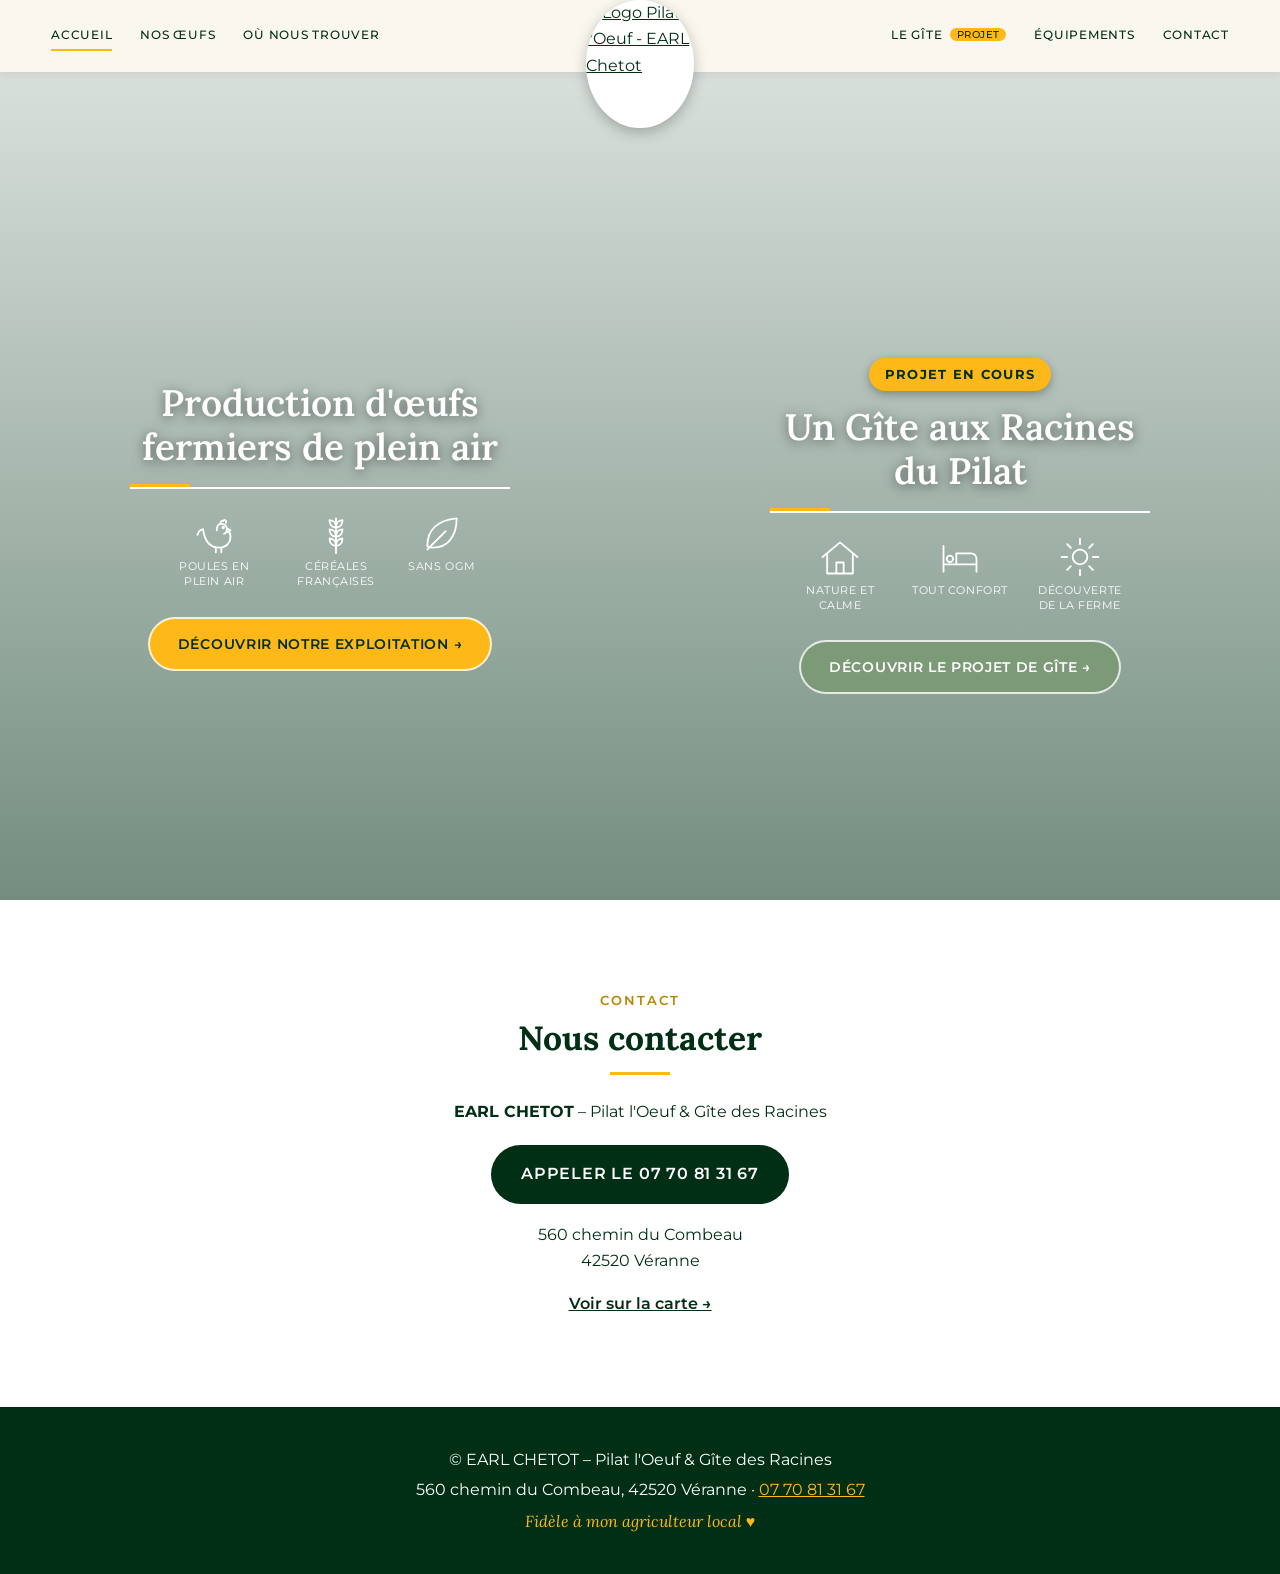
==== index.html @ 7811bbba "m" ====
<!DOCTYPE html>
<html lang="fr">
<head>
<meta charset="utf-8">
<meta name="viewport" content="width=device-width, initial-scale=1">
<title>Pilat l'Oeuf, œufs fermiers plein air &amp; Gîte des Racines | Véranne (42)</title>
<meta name="description" content="Pilat l'Oeuf : œufs fermiers de poules élevées en plein air, vendus à la ferme à Véranne (Pilat). Gîte des Racines : projet de gîte agritouristique face au Mont Blanc.">
<meta name="author" content="EARL Chetot">
<meta name="robots" content="index, follow, max-image-preview:large">
<meta name="theme-color" content="#002F15">
<link rel="canonical" href="https://rapatatasse.github.io/chetot/">
<link rel="icon" type="image/png" sizes="32x32" href="img/icon-32.png">
<link rel="apple-touch-icon" href="img/icon-180.png">
<meta property="og:type" content="website">
<meta property="og:locale" content="fr_FR">
<meta property="og:site_name" content="Pilat l'Oeuf &amp; Gîte des Racines">
<meta property="og:title" content="Pilat l'Oeuf, œufs fermiers plein air &amp; Gîte des Racines | Véranne (42)">
<meta property="og:description" content="Pilat l'Oeuf : œufs fermiers de poules élevées en plein air, vendus à la ferme à Véranne (Pilat). Gîte des Racines : projet de gîte agritouristique face au Mont Blanc.">
<meta property="og:url" content="https://rapatatasse.github.io/chetot/">
<meta property="og:image" content="https://rapatatasse.github.io/chetot/img/og-image.jpg">
<meta property="og:image:width" content="1200">
<meta property="og:image:height" content="630">
<meta name="twitter:card" content="summary_large_image">
<meta name="twitter:title" content="Pilat l'Oeuf, œufs fermiers plein air &amp; Gîte des Racines | Véranne (42)">
<meta name="twitter:description" content="Pilat l'Oeuf : œufs fermiers de poules élevées en plein air, vendus à la ferme à Véranne (Pilat). Gîte des Racines : projet de gîte agritouristique face au Mont Blanc.">
<meta name="twitter:image" content="https://rapatatasse.github.io/chetot/img/og-image.jpg">
<link rel="preload" as="image" href="img/homepoules-800.webp" media="(max-width:860px)">
<link rel="preload" as="image" href="img/homepoules.webp" media="(min-width:861px)">
<link rel="preconnect" href="https://fonts.googleapis.com">
<link rel="preconnect" href="https://fonts.gstatic.com" crossorigin>
<link href="https://fonts.googleapis.com/css2?family=Lora:wght@400;600&family=Montserrat:wght@400;500;600&display=swap" rel="stylesheet">
<link rel="stylesheet" href="style.css">
<script type="application/ld+json">
{"@context":"https://schema.org","@graph":[{"@type":"WebSite","url":"https://rapatatasse.github.io/chetot/","name":"Pilat l'Oeuf & Gîte des Racines","inLanguage":"fr-FR"},{"@type":"Farm","@id":"https://rapatatasse.github.io/chetot/#elevage","name":"Pilat l'Oeuf","legalName":"EARL CHETOT","url":"https://rapatatasse.github.io/chetot/oeufs.html","image":"https://rapatatasse.github.io/chetot/img/eleveur.webp","logo":"https://rapatatasse.github.io/chetot/img/logo.webp","telephone":"+33770813167","address":{"@type":"PostalAddress","streetAddress":"560 chemin du Combeau","postalCode":"42520","addressLocality":"Véranne","addressRegion":"Loire","addressCountry":"FR"},"description":"Élevage de poules pondeuses en plein air, sans OGM, céréales françaises, label HVE. Vente directe d'œufs à la ferme.","areaServed":"Pilat, Loire (42)","openingHoursSpecification":[{"@type":"OpeningHoursSpecification","dayOfWeek":"Thursday","opens":"15:00","closes":"19:00"}]},{"@type":"LodgingBusiness","@id":"https://rapatatasse.github.io/chetot/#gite","name":"Gîte des Racines (en projet)","url":"https://rapatatasse.github.io/chetot/gite.html","image":"https://rapatatasse.github.io/chetot/img/gite-matin.webp","telephone":"+33770813167","address":{"@type":"PostalAddress","streetAddress":"560 chemin du Combeau","postalCode":"42520","addressLocality":"Véranne","addressRegion":"Loire","addressCountry":"FR"},"description":"Projet de gîte agritouristique semi-enterré face au Mont Blanc, 2 chambres, 4 lits, 8 personnes, dans le Parc naturel régional du Pilat.","numberOfRooms":2,"amenityFeature":[{"@type":"LocationFeatureSpecification","name":"Wi-Fi","value":true},{"@type":"LocationFeatureSpecification","name":"Parking","value":true},{"@type":"LocationFeatureSpecification","name":"Lave-vaisselle","value":true},{"@type":"LocationFeatureSpecification","name":"Lave-linge","value":true},{"@type":"LocationFeatureSpecification","name":"Draps fournis","value":true}],"parentOrganization":{"@id":"https://rapatatasse.github.io/chetot/#elevage"}}]}
</script>
</head>
<body>
<svg width="0" height="0" style="position:absolute" aria-hidden="true"><defs>
<symbol id="i-hen" viewBox="0 0 48 48"><path d="M12 20c2 14 8 20 18 20 8 0 12-6 12-12 0-3-1-5-3-6"/><path d="M27 21c0-4 1-7 5-7s6 3 6 6-1 4-3 5"/><path d="M31 14c0-3 2-4 3-3 1-2 4-1 3 2"/><path d="M38 19l4 2-4 2"/><path d="M26 40v5M32 40v5M12 20c-3 0-5 3-6 6"/><circle cx="34" cy="18" r=".8"/></symbol>
<symbol id="i-wheat" viewBox="0 0 48 48"><path d="M24 46V8"/><path d="M24 18c-5 0-7-4-7-8 5 0 7 4 7 8zM24 18c5 0 7-4 7-8-5 0-7 4-7 8zM24 28c-5 0-7-4-7-8 5 0 7 4 7 8zM24 28c5 0 7-4 7-8-5 0-7 4-7 8zM24 38c-5 0-7-4-7-8 5 0 7 4 7 8zM24 38c5 0 7-4 7-8-5 0-7 4-7 8z"/></symbol>
<symbol id="i-leaf" viewBox="0 0 48 48"><path d="M8 38C8 20 20 10 40 8c0 20-10 32-26 32-3 0-6-1-6-2z"/><path d="M8 42L28 22"/></symbol>
<symbol id="i-house" viewBox="0 0 48 48"><path d="M5 24L24 8l19 16M10 21v21h28V21M20 42V30h8v12"/></symbol>
<symbol id="i-bed" viewBox="0 0 48 48"><path d="M6 40V12M6 32h36v8M42 32v-6a6 6 0 0 0-6-6H20v12"/><circle cx="13" cy="26" r="3.5"/></symbol>
<symbol id="i-sun" viewBox="0 0 48 48"><circle cx="24" cy="24" r="8"/><path d="M24 4v6M24 38v6M4 24h6M38 24h6M10 10l4 4M34 34l4 4M38 10l-4 4M14 34l-4 4"/></symbol>
<symbol id="i-tree" viewBox="0 0 48 48"><path d="M24 45V32M24 4L12 20h6L9 33h30l-9-13h6z"/></symbol>
<symbol id="i-medal" viewBox="0 0 48 48"><circle cx="24" cy="18" r="11"/><path d="M18 28l-4 16 10-5 10 5-4-16"/><path d="M24 12l2 4 4 .5-3 3 .8 4-3.8-2-3.8 2 .8-4-3-3 4-.5z"/></symbol>
<symbol id="i-barn" viewBox="0 0 48 48"><path d="M5 20L24 6l19 14v22H5zM15 42V28h18v14M15 28l18 14M33 28L15 42"/></symbol>
<symbol id="i-people" viewBox="0 0 48 48"><circle cx="16" cy="15" r="6"/><circle cx="33" cy="17" r="5"/><path d="M4 42c0-9 5-14 12-14s12 5 12 14M30 29c6-1 14 2 14 12"/></symbol>
<symbol id="i-wifi" viewBox="0 0 48 48"><path d="M5 18a28 28 0 0 1 38 0M11 26a19 19 0 0 1 26 0M17 33a10 10 0 0 1 14 0"/><circle cx="24" cy="40" r="2"/></symbol>
<symbol id="i-cup" viewBox="0 0 48 48"><path d="M7 20h27v10a10 10 0 0 1-10 10h-7A10 10 0 0 1 7 30zM34 22h3a5 5 0 0 1 0 10h-4M13 8c0 3 3 3 3 7M21 8c0 3 3 3 3 7M5 44h31"/></symbol>
<symbol id="i-mountain" viewBox="0 0 48 48"><path d="M3 41L18 13l9 16 5-8 13 20zM14 21l4 4 4-3"/><circle cx="38" cy="10" r="3"/></symbol>
</defs></svg>

<header class="topbar">
  <nav class="nav-left" aria-label="Menu élevage">
    <a href="index.html" aria-current="page">Accueil</a>
    <a href="oeufs.html">Nos œufs</a>
    <a href="oeufs.html#vente">Où nous trouver</a>
  </nav>
  <a class="logo" href="index.html" aria-label="Accueil - Pilat l'Oeuf"><img src="img/logo.webp" width="300" height="356" alt="Logo Pilat l'Oeuf - EARL Chetot" fetchpriority="high"></a>
  <nav class="nav-right" aria-label="Menu gîte">
    <a href="gite.html">Le gîte <em class="soon">projet</em></a>
    <a href="gite.html#equipements">Équipements</a>
    <a href="#contact">Contact</a>
  </nav>
  <button class="burger" aria-label="Ouvrir le menu" onclick="document.body.classList.toggle('menu-open')"><span></span><span></span><span></span></button>
</header>

<nav class="mobile-menu" aria-label="Menu mobile" onclick="document.body.classList.remove('menu-open')">
  <a href="index.html">Accueil</a>
  <a href="oeufs.html">Nos œufs</a>
  <a href="oeufs.html#vente">Où nous trouver</a>
  <a href="gite.html">Le gîte (en projet)</a>
  <a href="gite.html#equipements">Équipements</a>
  <a href="#contact">Contact</a>
</nav>

<main id="top">
  <section class="hero" aria-label="Nos deux activités">
    <h1 class="sr-only">Pilat l'Oeuf : œufs fermiers de plein air et Gîte des Racines à Véranne, dans le Pilat</h1>
    <div class="half poules">
      <div class="half-inner">
        <h2 class="hero-title">Production d'œufs fermiers de plein air</h2>
        <ul class="picto">
          <li><svg class="ico" viewBox="0 0 48 48" aria-hidden="true"><use href="#i-hen"/></svg><span>Poules en plein air</span></li>
          <li><svg class="ico" viewBox="0 0 48 48" aria-hidden="true"><use href="#i-wheat"/></svg><span>Céréales françaises</span></li>
          <li><svg class="ico" viewBox="0 0 48 48" aria-hidden="true"><use href="#i-leaf"/></svg><span>Sans OGM</span></li>
        </ul>
        <a class="btn btn-gold" href="oeufs.html">Découvrir notre exploitation →</a>
      </div>
    </div>
    <div class="half gite">
      <div class="half-inner">
        <p class="badge">Projet en cours</p>
        <h2 class="hero-title">Un Gîte aux Racines du Pilat</h2>
        <ul class="picto">
          <li><svg class="ico" viewBox="0 0 48 48" aria-hidden="true"><use href="#i-house"/></svg><span>Nature et calme</span></li>
          <li><svg class="ico" viewBox="0 0 48 48" aria-hidden="true"><use href="#i-bed"/></svg><span>Tout confort</span></li>
          <li><svg class="ico" viewBox="0 0 48 48" aria-hidden="true"><use href="#i-sun"/></svg><span>Découverte de la ferme</span></li>
        </ul>
        <a class="btn btn-green" href="gite.html">Découvrir le projet de gîte →</a>
      </div>
    </div>
  </section>

  <section id="contact" class="section">
    <div class="wrap center">
      <p class="eyebrow">Contact</p>
      <h2>Nous contacter</h2>
      <p><strong>EARL CHETOT</strong> – Pilat l'Oeuf &amp; Gîte des Racines</p>
      <address class="contact-card">
        <a class="btn btn-green" href="tel:+33770813167">Appeler le 07 70 81 31 67</a>
        <p>560 chemin du Combeau<br>42520 Véranne</p>
        <a class="maplink" href="https://www.google.com/maps/search/?api=1&query=560+chemin+du+Combeau+42520+V%C3%A9ranne" target="_blank" rel="noopener">Voir sur la carte →</a>
      </address>
    </div>
  </section>
</main>

<footer>
  <p>© EARL CHETOT – Pilat l'Oeuf &amp; Gîte des Racines</p>
  <p>560 chemin du Combeau, 42520 Véranne · <a href="tel:+33770813167">07 70 81 31 67</a></p>
  <p class="tag">Fidèle à mon agriculteur local ♥</p>
</footer>

</body>
</html>
---- style.css ----
:root{--gold:#FEB817;--green:#002F15;--cream:#faf7ef;--sage:#7d9a78}
*{box-sizing:border-box;margin:0;padding:0}
html{scroll-behavior:smooth;scroll-padding-top:80px}
body{font-family:'Montserrat',sans-serif;color:var(--green);background:#fff;line-height:1.65}
img{max-width:100%;display:block}
a{color:inherit}

/* Header */
.topbar{position:fixed;top:0;left:0;right:0;height:72px;z-index:50;background:rgba(250,247,239,.96);display:flex;align-items:center;justify-content:space-between;padding:0 4%;box-shadow:0 2px 10px rgba(0,0,0,.08)}
.topbar nav{display:flex;gap:28px;flex:1}
.nav-right{justify-content:flex-end}
.topbar nav a{text-decoration:none;font-size:.78rem;text-transform:uppercase;letter-spacing:.06em;font-weight:500;padding:4px 0;border-bottom:2px solid transparent}
.topbar nav a:hover{border-color:var(--gold)}
.logo{position:relative;z-index:2;margin:0 30px}
.logo img{height:128px;width:auto;margin-top:56px;border-radius:50%;box-shadow:0 4px 14px rgba(0,0,0,.25);background:#fff}
.burger,.mobile-menu{display:none}

/* Hero */
.sr-only{position:absolute;width:1px;height:1px;overflow:hidden;clip:rect(0 0 0 0);white-space:nowrap}
.poules{--bg:url(img/homepoules.webp)}
.gite{--bg:url(img/homegite.webp)}
.hero{display:flex;min-height:100vh;padding-top:72px}
.half{flex:1;position:relative;background:var(--bg) center/cover no-repeat;display:flex;align-items:center;justify-content:center;text-align:center;color:#fff}
.half::before{content:"";position:absolute;inset:0;background:linear-gradient(180deg,rgba(0,47,21,.15),rgba(0,47,21,.55))}
.half-inner{position:relative;max-width:420px;padding:30px 20px;margin-top:80px}
.half .hero-title{font-family:'Lora',serif;font-weight:600;font-size:2.3rem;line-height:1.2;text-shadow:0 2px 12px rgba(0,0,0,.5);padding-bottom:18px;margin-bottom:22px;border-bottom:2px solid #fff}
.picto{list-style:none;display:flex;justify-content:center;gap:22px;margin-bottom:28px}
.ico{width:44px;height:44px;fill:none;stroke:currentColor;stroke-width:2;stroke-linecap:round;stroke-linejoin:round}
.picto li{font-size:1.7rem;display:flex;flex-direction:column;align-items:center;max-width:100px}
.picto span{font-size:.7rem;text-transform:uppercase;letter-spacing:.05em;margin-top:4px;line-height:1.3}
.btn{display:inline-block;padding:14px 28px;border-radius:40px;text-decoration:none;font-weight:600;font-size:.85rem;text-transform:uppercase;letter-spacing:.05em;border:2px solid rgba(255,255,255,.8);transition:transform .2s}
.btn:hover{transform:translateY(-2px)}
.btn-gold{background:var(--gold);color:var(--green)}
.btn-green{background:var(--sage);color:#fff}
.section .btn-green{border-color:transparent;background:var(--green)}

/* Sections */
.section{padding:90px 0}
.alt{background:var(--cream)}
.wrap{max-width:1100px;margin:0 auto;padding:0 24px}
.center{text-align:center}
.two{display:grid;grid-template-columns:1fr 1fr;gap:50px;align-items:center}
.eyebrow{color:#b88400;text-transform:uppercase;letter-spacing:.15em;font-size:.8rem;font-weight:600;margin-bottom:6px}
h2{font-family:'Lora',serif;font-size:2.1rem;line-height:1.25;margin-bottom:24px;position:relative;padding-bottom:16px}
h2::after{content:"";position:absolute;left:0;bottom:0;width:60px;height:3px;background:var(--gold)}
.center h2::after{left:50%;transform:translateX(-50%)}
p{margin-bottom:16px}
.rounded{border-radius:18px;box-shadow:0 10px 30px rgba(0,0,0,.15);width:100%;object-fit:cover}
.cards{display:grid;grid-template-columns:repeat(4,1fr);gap:22px;margin-top:20px}
.cards.three{grid-template-columns:repeat(3,1fr)}
.cards article{background:#fff;border-radius:16px;padding:28px 22px;text-align:center;box-shadow:0 4px 18px rgba(0,47,21,.1);border-top:4px solid var(--gold)}
.alt .cards article{background:#fff}
.cards .ico{width:52px;height:52px;margin:0 auto 10px;stroke:var(--green)}
.cards h3{font-family:'Lora',serif;margin-bottom:8px}
.cards p{font-size:.92rem;margin:0}
.note{margin-top:24px;font-style:italic;font-size:.92rem;opacity:.8}
.gallery{display:grid;grid-template-columns:1fr 1fr;gap:20px;margin-top:40px}
.gallery img{border-radius:14px;height:280px;width:100%;object-fit:cover}
.gallery figure{margin:0}
.gallery figcaption{text-align:center;font-family:'Lora',serif;font-style:italic;margin-top:10px;font-size:.95rem}
.gallery.g3{grid-template-columns:repeat(3,1fr)}
.gallery.g3 img{height:360px}
.portrait{max-height:560px;object-position:center 30%}
footer{background:var(--green);color:#fff;text-align:center;padding:36px 20px}
footer p{margin:4px 0}
.tag{color:var(--gold);font-family:'Lora',serif;font-style:italic}

/* Mobile : visuel dédié */
@media(max-width:860px){
  .poules{--bg:url(img/homepoules-800.webp)}
  .gite{--bg:url(img/homegite-800.webp)}
  html{scroll-padding-top:60px}
  .topbar{height:60px;justify-content:center}
  .topbar nav{display:none}
  .logo{margin:0}
  .logo img{height:92px;margin-top:38px}
  .burger{display:flex;flex-direction:column;gap:5px;position:absolute;right:16px;top:18px;background:none;border:0;padding:4px;cursor:pointer}
  .burger span{width:26px;height:3px;background:var(--green);border-radius:2px}
  .mobile-menu{position:fixed;top:60px;left:0;right:0;z-index:49;background:var(--cream);flex-direction:column;text-align:center;padding:50px 0 16px;box-shadow:0 8px 20px rgba(0,0,0,.2);transform:translateY(-130%);transition:transform .3s}
  .menu-open .mobile-menu{display:flex;transform:none}
  .mobile-menu a{padding:14px;text-decoration:none;text-transform:uppercase;letter-spacing:.06em;font-size:.9rem;border-bottom:1px solid rgba(0,47,21,.1)}
  .hero{flex-direction:column;padding-top:60px;min-height:0}
  .half{min-height:calc((100svh - 60px)/2);min-height:420px}
  .half-inner{margin-top:0;padding:50px 18px 40px}
  .gite .half-inner{padding-top:50px}
  .half .hero-title{font-size:1.6rem;padding-bottom:12px;margin-bottom:16px}
  .picto{gap:14px;margin-bottom:20px}
  .picto li{max-width:84px}
  .picto .ico{width:36px;height:36px}
  .btn{display:block;padding:14px 18px;font-size:.8rem}
  .section{padding:54px 0}
  .two,.cards,.cards.three,.gallery,.gallery.g3{grid-template-columns:1fr}
  .two{gap:28px}
  h2{font-size:1.6rem}
  .gallery img,.gallery.g3 img{height:240px}
  .portrait{max-height:420px}
}

@media(prefers-reduced-motion:reduce){html{scroll-behavior:auto}*{transition:none!important}}
.topbar nav a:focus-visible,.btn:focus-visible,.burger:focus-visible{outline:3px solid var(--gold);outline-offset:3px}

.topbar nav a[aria-current]{border-color:var(--gold)}
.soon{font-style:normal;font-size:.6rem;background:var(--gold);color:var(--green);border-radius:10px;padding:1px 7px;margin-left:4px;vertical-align:middle;letter-spacing:.04em}
.badge{display:inline-block;background:var(--gold);color:var(--green);font-weight:700;text-transform:uppercase;letter-spacing:.1em;font-size:.8rem;padding:6px 16px;border-radius:30px;margin-bottom:14px;box-shadow:0 3px 10px rgba(0,0,0,.3)}
.badge-xl{font-size:1.1rem;padding:10px 26px}
.page-hero{position:relative;min-height:62vh;padding-top:72px;background:var(--bg) center/cover no-repeat;display:flex;align-items:center;justify-content:center;text-align:center;color:#fff}
.page-hero::before{content:"";position:absolute;inset:0;background:linear-gradient(180deg,rgba(0,47,21,.3),rgba(0,47,21,.7))}
.page-hero-inner{position:relative;max-width:760px;padding:60px 20px 40px;margin-top:70px}
.page-hero h1{font-family:'Lora',serif;font-size:3rem;line-height:1.15;text-shadow:0 2px 12px rgba(0,0,0,.5);margin-bottom:14px}
.page-hero p{font-size:1.1rem;text-shadow:0 1px 8px rgba(0,0,0,.6)}
.page-hero p.badge{text-shadow:none;font-size:.8rem}
.page-hero p.badge-xl{font-size:1.1rem}
.project-banner{background:var(--gold);color:var(--green);text-align:center;padding:22px 24px;font-size:1.15rem;line-height:1.5}
.project-banner strong{font-family:'Lora',serif;font-size:1.5rem;display:block}
.contact-card{font-style:normal;margin-top:20px}
.contact-card .btn{font-size:1rem;margin-bottom:18px}
.maplink{font-weight:600}
footer a{color:var(--gold)}
@media(max-width:860px){
  .page-hero{min-height:55vh;padding-top:60px}
  .page-hero-inner{margin-top:50px;padding:40px 18px 30px}
  .page-hero h1{font-size:2rem}
  .badge-xl{font-size:.9rem!important;padding:8px 18px}
  .project-banner{font-size:1rem;padding:18px}
  .project-banner strong{font-size:1.25rem}
  .contact-card .btn{display:block}
}

.inline-photo{float:left;width:200px;margin:4px 22px 10px 0}
.inline-photo img{width:100%;height:auto;border-radius:14px;box-shadow:0 6px 18px rgba(0,0,0,.18)}
.inline-photo figcaption{text-align:center;font-family:Lora,serif;font-style:italic;font-size:.9rem;margin-top:6px}
@media(max-width:860px){.inline-photo{width:40%;margin-right:16px}}
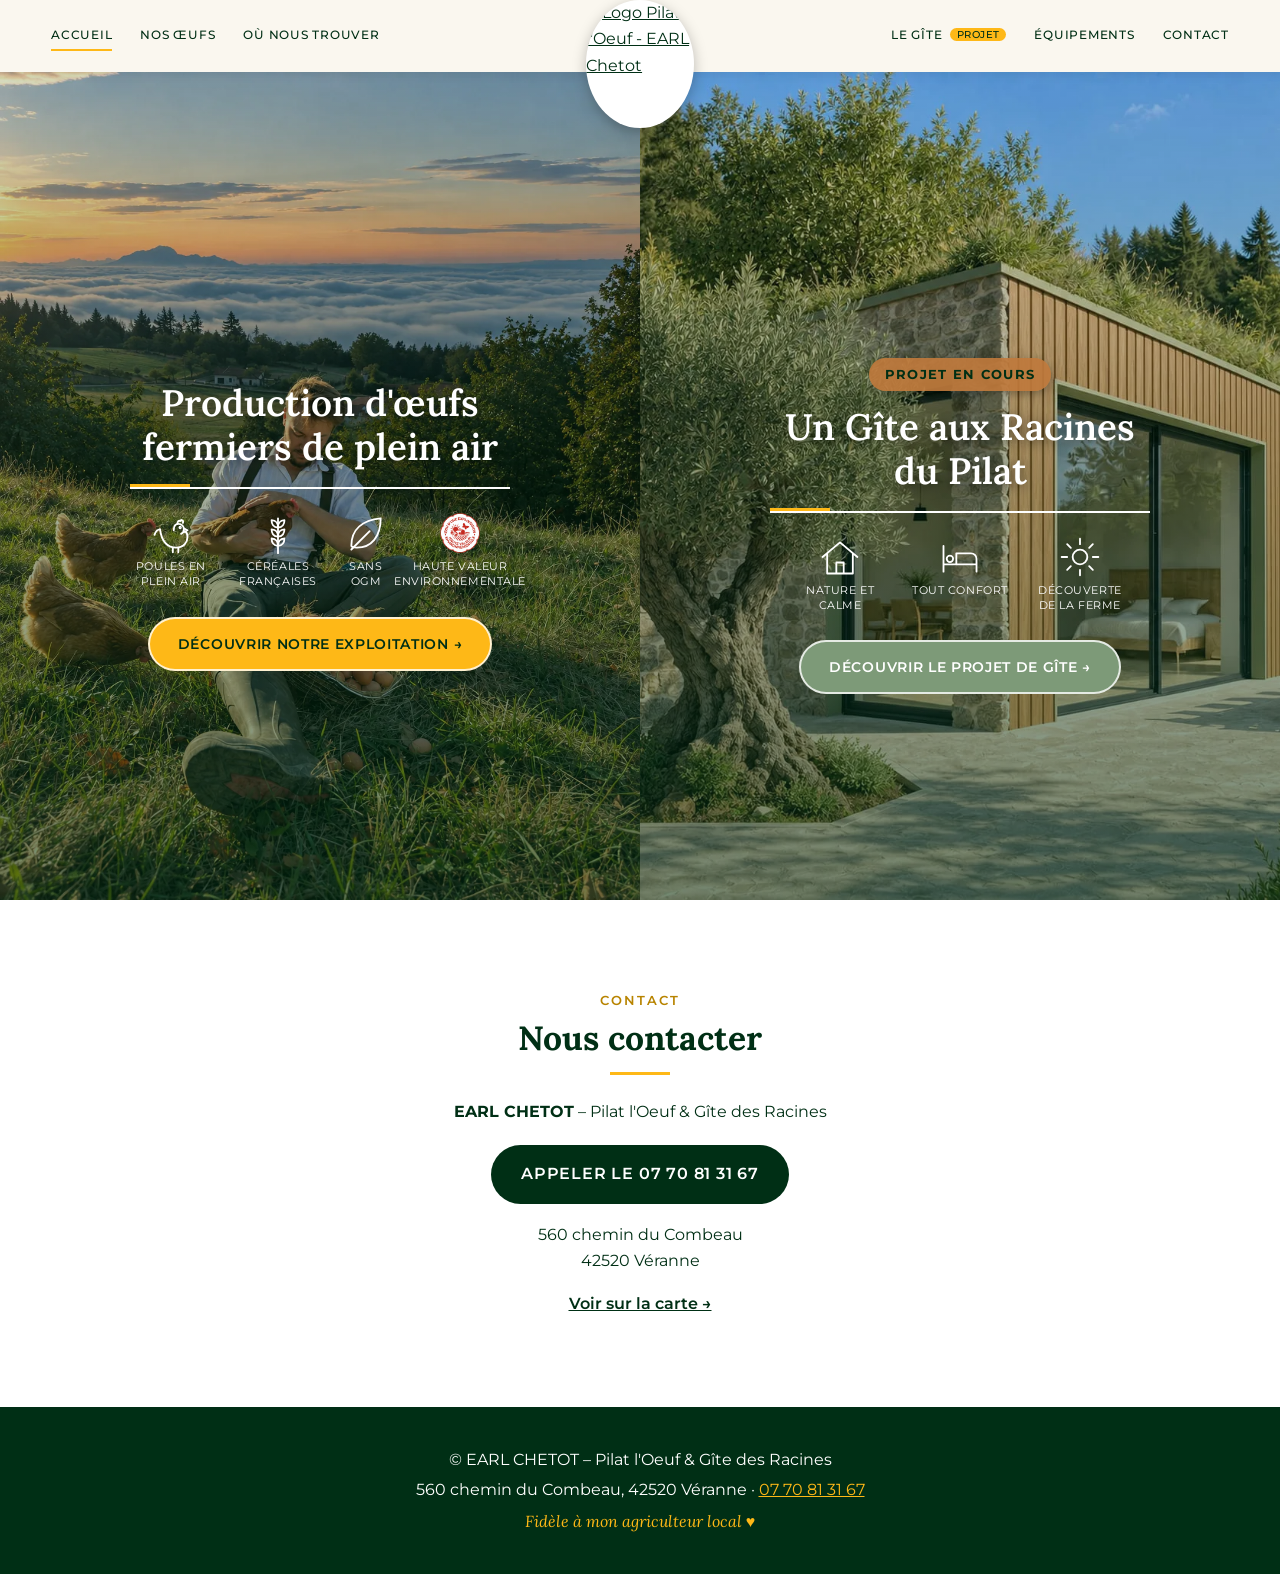
==== commit 42f29549: "m" ====
--- a/index.html
+++ b/index.html
@@ -85,13 +85,14 @@
           <li><svg class="ico" viewBox="0 0 48 48" aria-hidden="true"><use href="#i-hen"/></svg><span>Poules en plein air</span></li>
           <li><svg class="ico" viewBox="0 0 48 48" aria-hidden="true"><use href="#i-wheat"/></svg><span>Céréales françaises</span></li>
           <li><svg class="ico" viewBox="0 0 48 48" aria-hidden="true"><use href="#i-leaf"/></svg><span>Sans OGM</span></li>
+          <li><img class="ico" src="img/hve.png" width="44" height="44" alt="Symbole haute valeur environnementale"><span>Haute Valeur Environnementale</span></li>
         </ul>
         <a class="btn btn-gold" href="oeufs.html">Découvrir notre exploitation →</a>
       </div>
     </div>
     <div class="half gite">
       <div class="half-inner">
-        <p class="badge">Projet en cours</p>
+        <p class="badge" style="background: #c0793ce8;">Projet en cours</p>
         <h2 class="hero-title">Un Gîte aux Racines du Pilat</h2>
         <ul class="picto">
           <li><svg class="ico" viewBox="0 0 48 48" aria-hidden="true"><use href="#i-house"/></svg><span>Nature et calme</span></li>
--- a/style.css
+++ b/style.css
@@ -27,7 +27,8 @@
 .picto{list-style:none;display:flex;justify-content:center;gap:22px;margin-bottom:28px}
 .ico{width:44px;height:44px;fill:none;stroke:currentColor;stroke-width:2;stroke-linecap:round;stroke-linejoin:round}
 .picto li{font-size:1.7rem;display:flex;flex-direction:column;align-items:center;max-width:100px}
-.picto span{font-size:.7rem;text-transform:uppercase;letter-spacing:.05em;margin-top:4px;line-height:1.3}
+.picto span{font-size:.7rem;text-transform:uppercase;letter-spacing:.05em;margin-top:4px;line-height:1.3;hyphens:auto;overflow-wrap:break-word}
+.picto img.ico{object-fit:contain}
 .btn{display:inline-block;padding:14px 28px;border-radius:40px;text-decoration:none;font-weight:600;font-size:.85rem;text-transform:uppercase;letter-spacing:.05em;border:2px solid rgba(255,255,255,.8);transition:transform .2s}
 .btn:hover{transform:translateY(-2px)}
 .btn-gold{background:var(--gold);color:var(--green)}
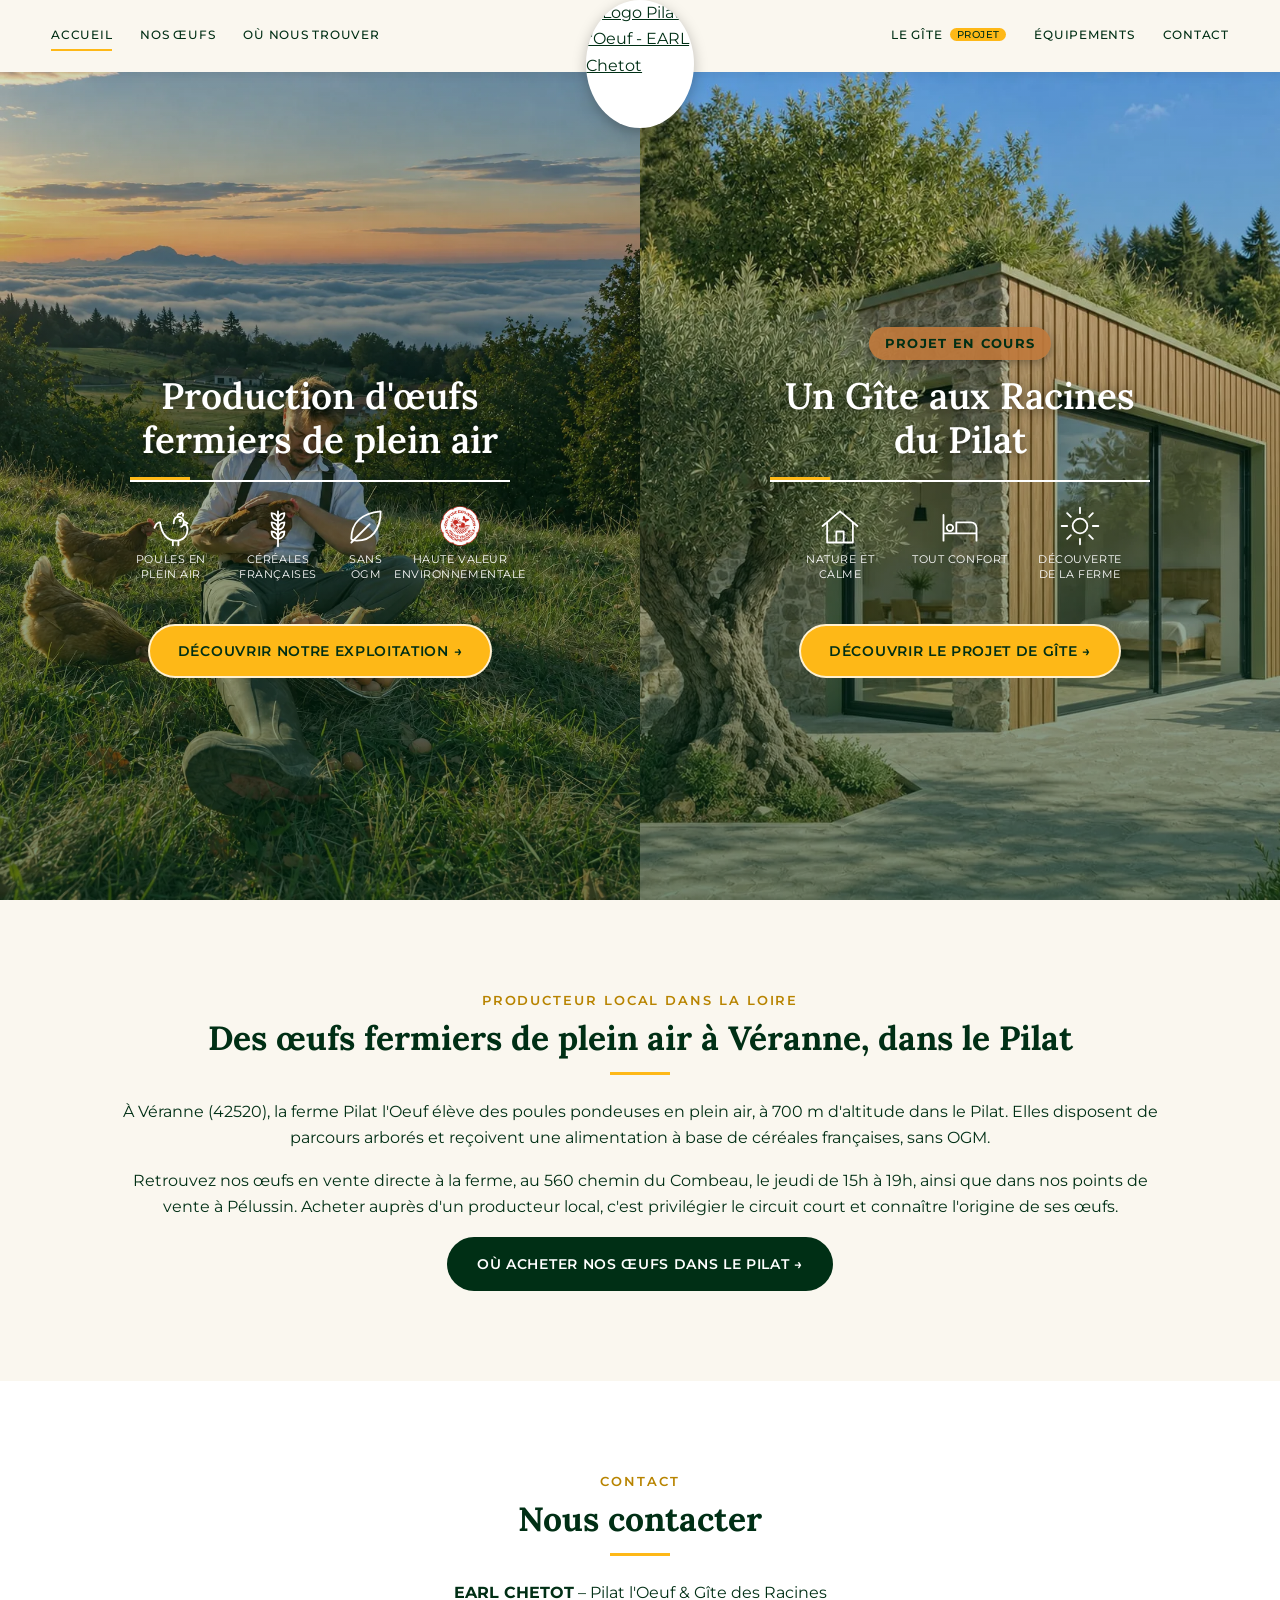
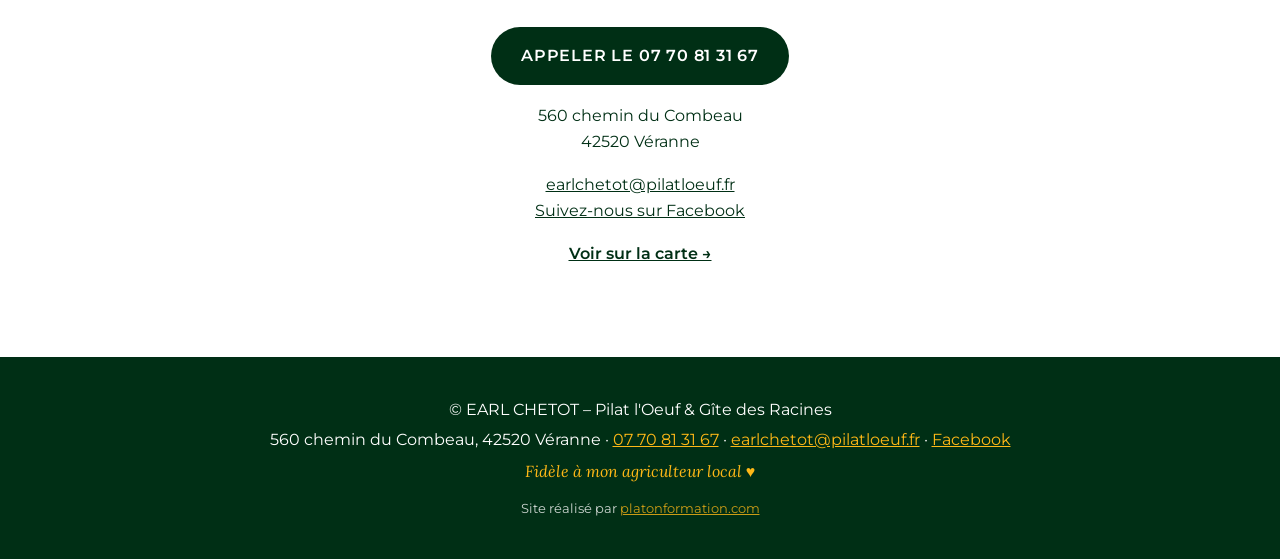
==== commit 59133971: "m" ====
--- a/index.html
+++ b/index.html
@@ -3,27 +3,27 @@
 <head>
 <meta charset="utf-8">
 <meta name="viewport" content="width=device-width, initial-scale=1">
-<title>Pilat l'Oeuf, œufs fermiers plein air &amp; Gîte des Racines | Véranne (42)</title>
-<meta name="description" content="Pilat l'Oeuf : œufs fermiers de poules élevées en plein air, vendus à la ferme à Véranne (Pilat). Gîte des Racines : projet de gîte agritouristique face au Mont Blanc.">
+<title>Œufs plein air à Véranne dans le Pilat | Pilat l'Oeuf</title>
+<meta name="description" content="À Véranne dans le Pilat (Loire), Pilat l'Oeuf élève des poules pondeuses en plein air. Achetez vos œufs fermiers en vente directe à la ferme le jeudi de 15h à 19h.">
 <meta name="author" content="EARL Chetot">
 <meta name="robots" content="index, follow, max-image-preview:large">
 <meta name="theme-color" content="#002F15">
-<link rel="canonical" href="https://rapatatasse.github.io/chetot/">
+<link rel="canonical" href="https://www.pilatloeuf.fr/">
 <link rel="icon" type="image/png" sizes="32x32" href="img/icon-32.png">
 <link rel="apple-touch-icon" href="img/icon-180.png">
 <meta property="og:type" content="website">
 <meta property="og:locale" content="fr_FR">
 <meta property="og:site_name" content="Pilat l'Oeuf &amp; Gîte des Racines">
-<meta property="og:title" content="Pilat l'Oeuf, œufs fermiers plein air &amp; Gîte des Racines | Véranne (42)">
-<meta property="og:description" content="Pilat l'Oeuf : œufs fermiers de poules élevées en plein air, vendus à la ferme à Véranne (Pilat). Gîte des Racines : projet de gîte agritouristique face au Mont Blanc.">
-<meta property="og:url" content="https://rapatatasse.github.io/chetot/">
-<meta property="og:image" content="https://rapatatasse.github.io/chetot/img/og-image.jpg">
+<meta property="og:title" content="Œufs plein air à Véranne dans le Pilat | Pilat l'Oeuf">
+<meta property="og:description" content="À Véranne dans le Pilat (Loire), Pilat l'Oeuf élève des poules pondeuses en plein air. Achetez vos œufs fermiers en vente directe à la ferme le jeudi de 15h à 19h.">
+<meta property="og:url" content="https://www.pilatloeuf.fr/">
+<meta property="og:image" content="https://www.pilatloeuf.fr/img/og-image.jpg">
 <meta property="og:image:width" content="1200">
 <meta property="og:image:height" content="630">
 <meta name="twitter:card" content="summary_large_image">
-<meta name="twitter:title" content="Pilat l'Oeuf, œufs fermiers plein air &amp; Gîte des Racines | Véranne (42)">
-<meta name="twitter:description" content="Pilat l'Oeuf : œufs fermiers de poules élevées en plein air, vendus à la ferme à Véranne (Pilat). Gîte des Racines : projet de gîte agritouristique face au Mont Blanc.">
-<meta name="twitter:image" content="https://rapatatasse.github.io/chetot/img/og-image.jpg">
+<meta name="twitter:title" content="Œufs plein air à Véranne dans le Pilat | Pilat l'Oeuf">
+<meta name="twitter:description" content="À Véranne dans le Pilat (Loire), Pilat l'Oeuf élève des poules pondeuses en plein air. Achetez vos œufs fermiers en vente directe à la ferme le jeudi de 15h à 19h.">
+<meta name="twitter:image" content="https://www.pilatloeuf.fr/img/og-image.jpg">
 <link rel="preload" as="image" href="img/homepoules-800.webp" media="(max-width:860px)">
 <link rel="preload" as="image" href="img/homepoules.webp" media="(min-width:861px)">
 <link rel="preconnect" href="https://fonts.googleapis.com">
@@ -31,7 +31,7 @@
 <link href="https://fonts.googleapis.com/css2?family=Lora:wght@400;600&family=Montserrat:wght@400;500;600&display=swap" rel="stylesheet">
 <link rel="stylesheet" href="style.css">
 <script type="application/ld+json">
-{"@context":"https://schema.org","@graph":[{"@type":"WebSite","url":"https://rapatatasse.github.io/chetot/","name":"Pilat l'Oeuf & Gîte des Racines","inLanguage":"fr-FR"},{"@type":"Farm","@id":"https://rapatatasse.github.io/chetot/#elevage","name":"Pilat l'Oeuf","legalName":"EARL CHETOT","url":"https://rapatatasse.github.io/chetot/oeufs.html","image":"https://rapatatasse.github.io/chetot/img/eleveur.webp","logo":"https://rapatatasse.github.io/chetot/img/logo.webp","telephone":"+33770813167","address":{"@type":"PostalAddress","streetAddress":"560 chemin du Combeau","postalCode":"42520","addressLocality":"Véranne","addressRegion":"Loire","addressCountry":"FR"},"description":"Élevage de poules pondeuses en plein air, sans OGM, céréales françaises, label HVE. Vente directe d'œufs à la ferme.","areaServed":"Pilat, Loire (42)","openingHoursSpecification":[{"@type":"OpeningHoursSpecification","dayOfWeek":"Thursday","opens":"15:00","closes":"19:00"}]},{"@type":"LodgingBusiness","@id":"https://rapatatasse.github.io/chetot/#gite","name":"Gîte des Racines (en projet)","url":"https://rapatatasse.github.io/chetot/gite.html","image":"https://rapatatasse.github.io/chetot/img/gite-matin.webp","telephone":"+33770813167","address":{"@type":"PostalAddress","streetAddress":"560 chemin du Combeau","postalCode":"42520","addressLocality":"Véranne","addressRegion":"Loire","addressCountry":"FR"},"description":"Projet de gîte agritouristique semi-enterré face au Mont Blanc, 2 chambres, 4 lits, 8 personnes, dans le Parc naturel régional du Pilat.","numberOfRooms":2,"amenityFeature":[{"@type":"LocationFeatureSpecification","name":"Wi-Fi","value":true},{"@type":"LocationFeatureSpecification","name":"Parking","value":true},{"@type":"LocationFeatureSpecification","name":"Lave-vaisselle","value":true},{"@type":"LocationFeatureSpecification","name":"Lave-linge","value":true},{"@type":"LocationFeatureSpecification","name":"Draps fournis","value":true}],"parentOrganization":{"@id":"https://rapatatasse.github.io/chetot/#elevage"}}]}
+{"@context":"https://schema.org","@graph":[{"@type":"WebSite","url":"https://www.pilatloeuf.fr/","name":"Pilat l'Oeuf & Gîte des Racines","inLanguage":"fr-FR"},{"@type":"Farm","@id":"https://www.pilatloeuf.fr/#elevage","name":"Pilat l'Oeuf","legalName":"EARL CHETOT","url":"https://www.pilatloeuf.fr/oeufs.html","image":"https://www.pilatloeuf.fr/img/eleveur.webp","logo":"https://www.pilatloeuf.fr/img/logo.webp","telephone":"+33770813167","email":"earlchetot@pilatloeuf.fr","sameAs":["https://www.facebook.com/profile.php?id=61596272487937"],"address":{"@type":"PostalAddress","streetAddress":"560 chemin du Combeau","postalCode":"42520","addressLocality":"Véranne","addressRegion":"Loire","addressCountry":"FR"},"description":"Élevage de poules pondeuses en plein air, sans OGM, céréales françaises, label HVE. Vente directe d'œufs à la ferme.","areaServed":["Véranne","Pélussin","Pilat","Loire (42)"],"hasMap":"https://maps.app.goo.gl/9LdHyd1BddftC3Et5","openingHoursSpecification":[{"@type":"OpeningHoursSpecification","dayOfWeek":"Thursday","opens":"15:00","closes":"19:00"}]},{"@type":"LodgingBusiness","@id":"https://www.pilatloeuf.fr/#gite","name":"Gîte des Racines (en projet)","url":"https://www.pilatloeuf.fr/gite.html","image":"https://www.pilatloeuf.fr/img/gite-matin.webp","telephone":"+33770813167","email":"earlchetot@pilatloeuf.fr","sameAs":["https://www.facebook.com/profile.php?id=61596272487937"],"address":{"@type":"PostalAddress","streetAddress":"560 chemin du Combeau","postalCode":"42520","addressLocality":"Véranne","addressRegion":"Loire","addressCountry":"FR"},"description":"Projet de gîte agritouristique semi-enterré face au Mont Blanc, 2 chambres, 4 lits, 8 personnes, dans le Parc naturel régional du Pilat.","numberOfRooms":2,"amenityFeature":[{"@type":"LocationFeatureSpecification","name":"Wi-Fi","value":true},{"@type":"LocationFeatureSpecification","name":"Parking","value":true},{"@type":"LocationFeatureSpecification","name":"Lave-vaisselle","value":true},{"@type":"LocationFeatureSpecification","name":"Lave-linge","value":true},{"@type":"LocationFeatureSpecification","name":"Draps fournis","value":true}],"parentOrganization":{"@id":"https://www.pilatloeuf.fr/#elevage"}}]}
 </script>
 </head>
 <body>
@@ -99,8 +99,18 @@
           <li><svg class="ico" viewBox="0 0 48 48" aria-hidden="true"><use href="#i-bed"/></svg><span>Tout confort</span></li>
           <li><svg class="ico" viewBox="0 0 48 48" aria-hidden="true"><use href="#i-sun"/></svg><span>Découverte de la ferme</span></li>
         </ul>
-        <a class="btn btn-green" href="gite.html">Découvrir le projet de gîte →</a>
+        <a class="btn btn-gold" href="gite.html">Découvrir le projet de gîte →</a>
       </div>
+    </div>
+  </section>
+
+  <section class="section alt" aria-labelledby="ferme-locale">
+    <div class="wrap center">
+      <p class="eyebrow">Producteur local dans la Loire</p>
+      <h2 id="ferme-locale">Des œufs fermiers de plein air à Véranne, dans le Pilat</h2>
+      <p>À Véranne (42520), la ferme Pilat l'Oeuf élève des poules pondeuses en plein air, à 700 m d'altitude dans le Pilat. Elles disposent de parcours arborés et reçoivent une alimentation à base de céréales françaises, sans OGM.</p>
+      <p>Retrouvez nos œufs en vente directe à la ferme, au 560 chemin du Combeau, le jeudi de 15h à 19h, ainsi que dans nos points de vente à Pélussin. Acheter auprès d'un producteur local, c'est privilégier le circuit court et connaître l'origine de ses œufs.</p>
+      <a class="btn btn-green" href="oeufs.html#vente">Où acheter nos œufs dans le Pilat →</a>
     </div>
   </section>
 
@@ -112,7 +122,8 @@
       <address class="contact-card">
         <a class="btn btn-green" href="tel:+33770813167">Appeler le 07 70 81 31 67</a>
         <p>560 chemin du Combeau<br>42520 Véranne</p>
-        <a class="maplink" href="https://www.google.com/maps/search/?api=1&query=560+chemin+du+Combeau+42520+V%C3%A9ranne" target="_blank" rel="noopener">Voir sur la carte →</a>
+        <p><a href="mailto:earlchetot@pilatloeuf.fr">earlchetot@pilatloeuf.fr</a><br><a href="https://www.facebook.com/profile.php?id=61596272487937" target="_blank" rel="noopener">Suivez-nous sur Facebook</a></p>
+        <a class="maplink" href="https://maps.app.goo.gl/9LdHyd1BddftC3Et5" target="_blank" rel="noopener">Voir sur la carte →</a>
       </address>
     </div>
   </section>
@@ -120,8 +131,9 @@
 
 <footer>
   <p>© EARL CHETOT – Pilat l'Oeuf &amp; Gîte des Racines</p>
-  <p>560 chemin du Combeau, 42520 Véranne · <a href="tel:+33770813167">07 70 81 31 67</a></p>
+  <p>560 chemin du Combeau, 42520 Véranne · <a href="tel:+33770813167">07 70 81 31 67</a> · <a href="mailto:earlchetot@pilatloeuf.fr">earlchetot@pilatloeuf.fr</a> · <a href="https://www.facebook.com/profile.php?id=61596272487937" target="_blank" rel="noopener">Facebook</a></p>
   <p class="tag">Fidèle à mon agriculteur local ♥</p>
+  <p class="credit">Site réalisé par <a href="https://platonformation.com" target="_blank" rel="noopener">platonformation.com</a></p>
 </footer>
 
 </body>
--- a/style.css
+++ b/style.css
@@ -104,6 +104,12 @@
 .soon{font-style:normal;font-size:.6rem;background:var(--gold);color:var(--green);border-radius:10px;padding:1px 7px;margin-left:4px;vertical-align:middle;letter-spacing:.04em}
 .badge{display:inline-block;background:var(--gold);color:var(--green);font-weight:700;text-transform:uppercase;letter-spacing:.1em;font-size:.8rem;padding:6px 16px;border-radius:30px;margin-bottom:14px;box-shadow:0 3px 10px rgba(0,0,0,.3)}
 .badge-xl{font-size:1.1rem;padding:10px 26px}
+@media(min-width:861px){
+  .half-inner{width:420px}
+  .half-inner .badge{position:absolute;bottom:100%;left:50%;transform:translateX(-50%);white-space:nowrap;margin-bottom:-16px}
+  .half .hero-title{min-height:calc(2 * 1.2 * 2.3rem + 20px)}
+  .half .picto{min-height:92px}
+}
 .page-hero{position:relative;min-height:62vh;padding-top:72px;background:var(--bg) center/cover no-repeat;display:flex;align-items:center;justify-content:center;text-align:center;color:#fff}
 .page-hero::before{content:"";position:absolute;inset:0;background:linear-gradient(180deg,rgba(0,47,21,.3),rgba(0,47,21,.7))}
 .page-hero-inner{position:relative;max-width:760px;padding:60px 20px 40px;margin-top:70px}
@@ -131,3 +137,4 @@
 .inline-photo img{width:100%;height:auto;border-radius:14px;box-shadow:0 6px 18px rgba(0,0,0,.18)}
 .inline-photo figcaption{text-align:center;font-family:Lora,serif;font-style:italic;font-size:.9rem;margin-top:6px}
 @media(max-width:860px){.inline-photo{width:40%;margin-right:16px}}
+footer .credit{font-size:.8rem;opacity:.8;margin-top:14px}
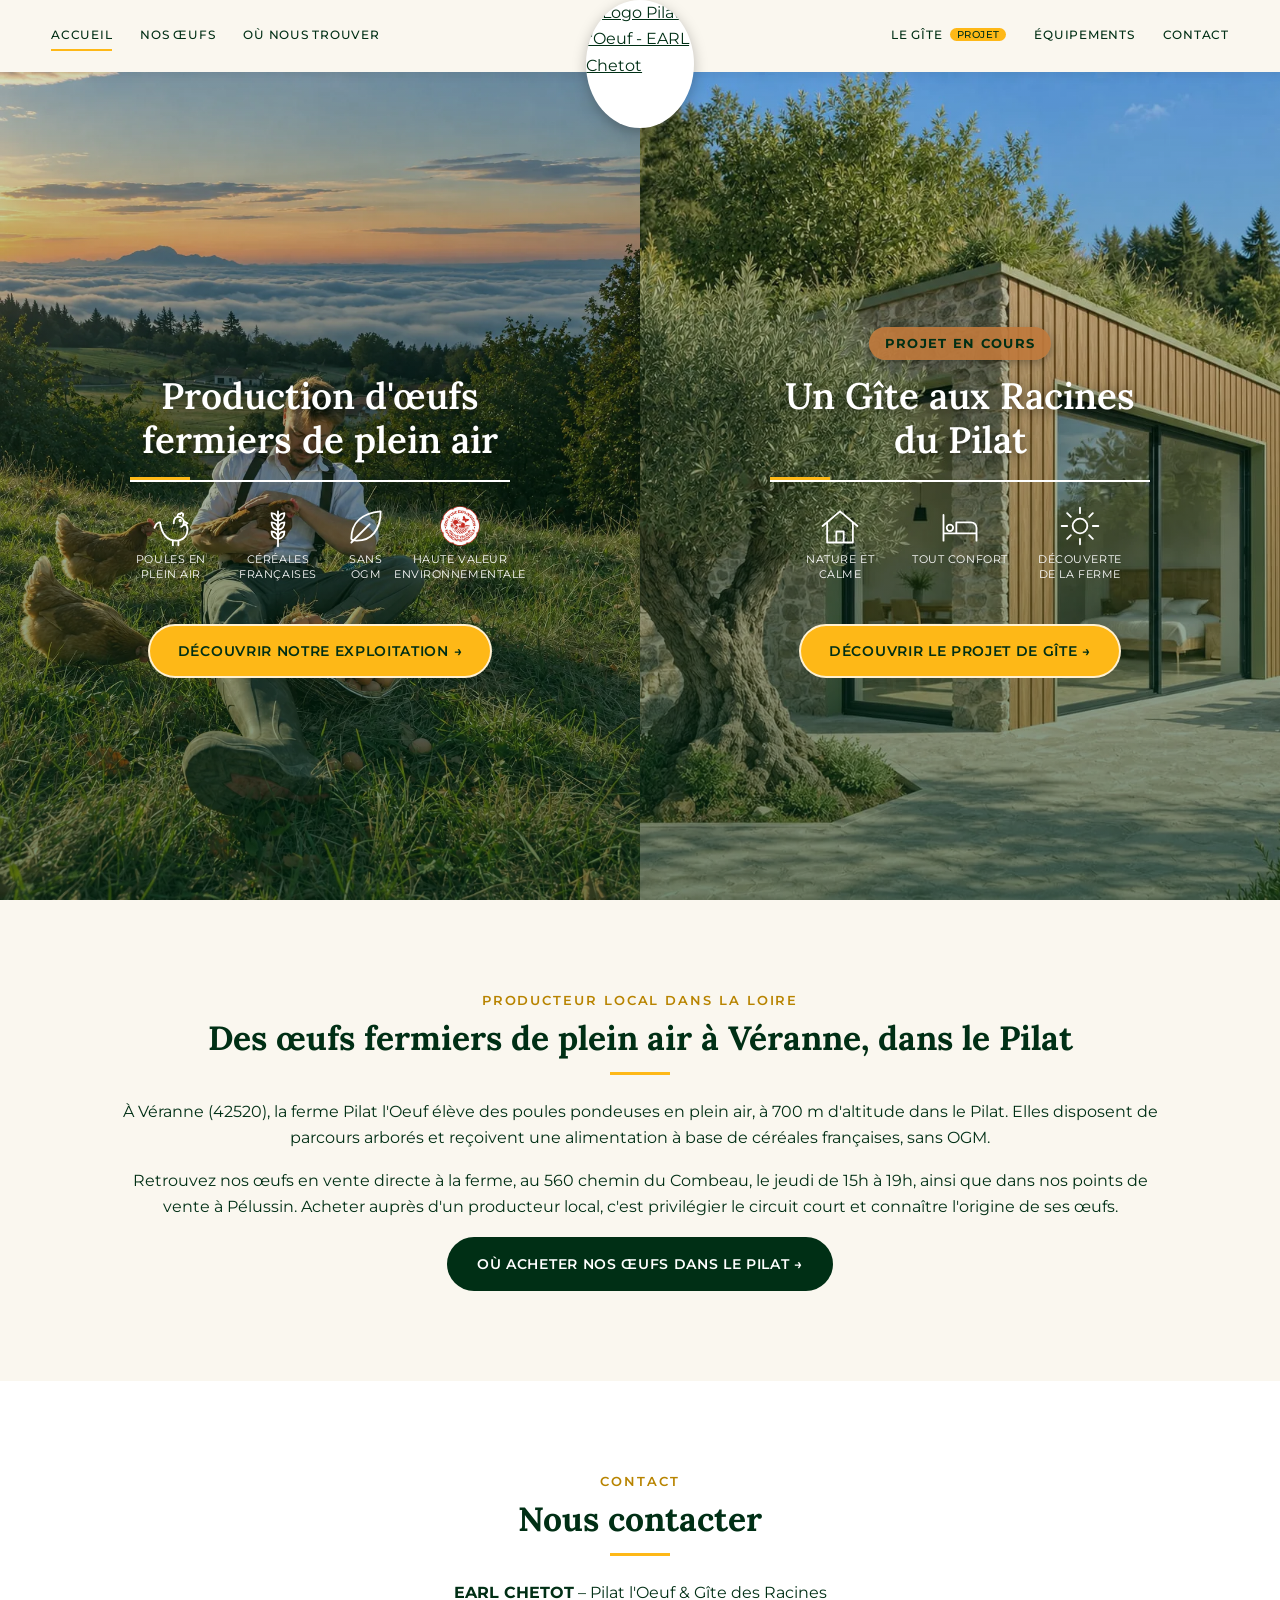
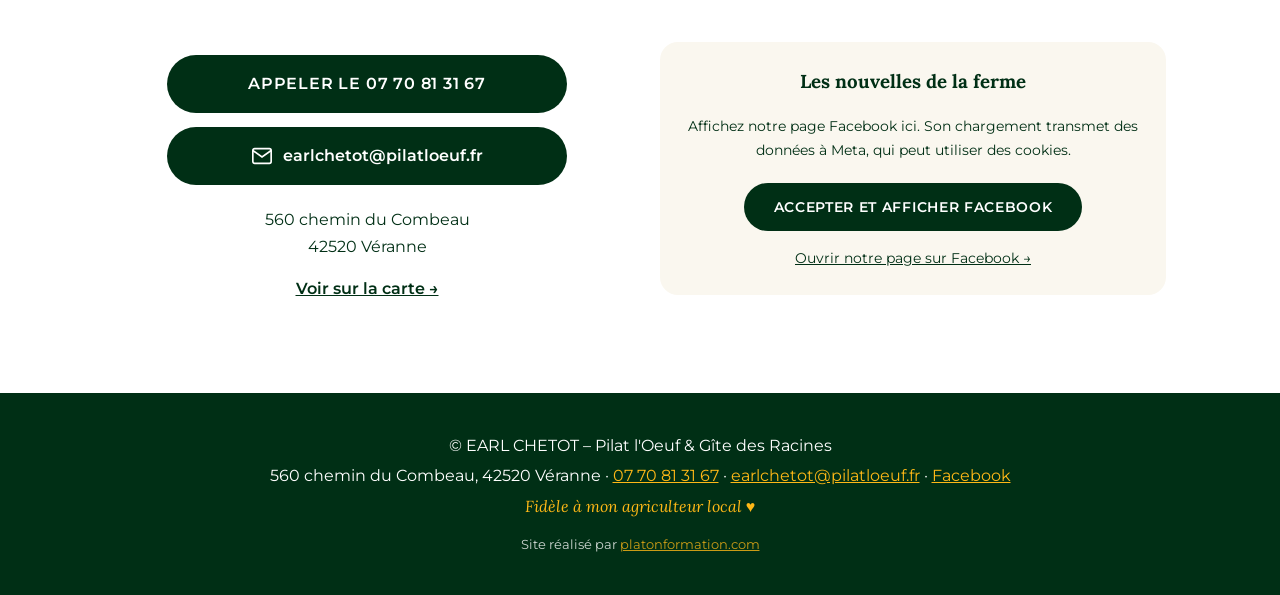
==== commit d23e19b1: "m" ====
--- a/index.html
+++ b/index.html
@@ -119,12 +119,25 @@
       <p class="eyebrow">Contact</p>
       <h2>Nous contacter</h2>
       <p><strong>EARL CHETOT</strong> – Pilat l'Oeuf &amp; Gîte des Racines</p>
-      <address class="contact-card">
-        <a class="btn btn-green" href="tel:+33770813167">Appeler le 07 70 81 31 67</a>
-        <p>560 chemin du Combeau<br>42520 Véranne</p>
-        <p><a href="mailto:earlchetot@pilatloeuf.fr">earlchetot@pilatloeuf.fr</a><br><a href="https://www.facebook.com/profile.php?id=61596272487937" target="_blank" rel="noopener">Suivez-nous sur Facebook</a></p>
-        <a class="maplink" href="https://maps.app.goo.gl/9LdHyd1BddftC3Et5" target="_blank" rel="noopener">Voir sur la carte →</a>
-      </address>
+      <div class="contact-layout">
+        <address class="contact-card">
+          <div class="contact-actions">
+            <a class="btn btn-green" href="tel:+33770813167">Appeler le 07 70 81 31 67</a>
+            <a class="btn btn-green contact-email" href="mailto:earlchetot@pilatloeuf.fr"><svg viewBox="0 0 24 24" aria-hidden="true"><rect x="2" y="4" width="20" height="16" rx="2"/><path d="m2 6 10 7L22 6"/></svg><span>earlchetot@pilatloeuf.fr</span></a>
+          </div>
+          <p>560 chemin du Combeau<br>42520 Véranne</p>
+          <a class="maplink" href="https://maps.app.goo.gl/9LdHyd1BddftC3Et5" target="_blank" rel="noopener">Voir sur la carte →</a>
+        </address>
+        <aside class="facebook-card" aria-labelledby="facebook-title">
+          <h3 id="facebook-title">Les nouvelles de la ferme</h3>
+          <div class="facebook-placeholder">
+            <p>Affichez notre page Facebook ici. Son chargement transmet des données à Meta, qui peut utiliser des cookies.</p>
+            <button type="button" class="btn btn-green" onclick="const frame=this.parentElement.nextElementSibling;frame.src=frame.dataset.src;frame.hidden=false;this.parentElement.hidden=true">Accepter et afficher Facebook</button>
+          </div>
+          <iframe hidden data-src="https://www.facebook.com/plugins/page.php?href=https%3A%2F%2Fwww.facebook.com%2Fprofile.php%3Fid%3D61596272487937&amp;tabs=timeline&amp;width=300&amp;height=400&amp;small_header=true&amp;adapt_container_width=true&amp;hide_cover=false&amp;show_facepile=false" title="Actualités Facebook de Pilat l'Oeuf" width="300" height="400" loading="lazy" referrerpolicy="strict-origin-when-cross-origin"></iframe>
+          <p><a href="https://www.facebook.com/profile.php?id=61596272487937" target="_blank" rel="noopener">Ouvrir notre page sur Facebook →</a></p>
+        </aside>
+      </div>
     </div>
   </section>
 </main>
--- a/style.css
+++ b/style.css
@@ -138,3 +138,18 @@
 .inline-photo figcaption{text-align:center;font-family:Lora,serif;font-style:italic;font-size:.9rem;margin-top:6px}
 @media(max-width:860px){.inline-photo{width:40%;margin-right:16px}}
 footer .credit{font-size:.8rem;opacity:.8;margin-top:14px}
+.contact-layout{display:grid;grid-template-columns:minmax(0,1fr) minmax(0,1fr);gap:40px;align-items:center;margin-top:28px}
+.contact-actions{display:flex;flex-direction:column;align-items:center;gap:14px;margin-bottom:22px}
+.contact-actions .btn{display:inline-flex;align-items:center;justify-content:center;gap:10px;width:100%;max-width:400px;margin:0;font-size:clamp(.7rem,1.4vw,1rem)}
+.contact-email{text-transform:none;letter-spacing:0}
+.contact-email span{overflow-wrap:anywhere;min-width:0}
+.contact-email svg{width:22px;height:22px;flex-shrink:0;fill:none;stroke:currentColor;stroke-width:1.8}
+.facebook-card{min-width:0;padding:24px;background:var(--cream);border-radius:18px}
+.facebook-card h3{font-family:'Lora',serif;margin-bottom:18px}
+.facebook-card p{font-size:.9rem;margin:16px 0 0}
+.facebook-placeholder p{margin:0 0 20px}
+.facebook-card button{font-family:inherit;cursor:pointer;white-space:normal}
+.facebook-card iframe{max-width:100%;border:0;margin:0 auto}
+.facebook-card iframe:not([hidden]){display:block}
+.contact-layout button:focus-visible{outline:3px solid var(--gold);outline-offset:3px}
+@media(max-width:860px){.contact-layout{grid-template-columns:1fr;gap:30px}.contact-actions .btn{font-size:clamp(.7rem,3.5vw,1rem)}.facebook-card{padding:20px 12px}}
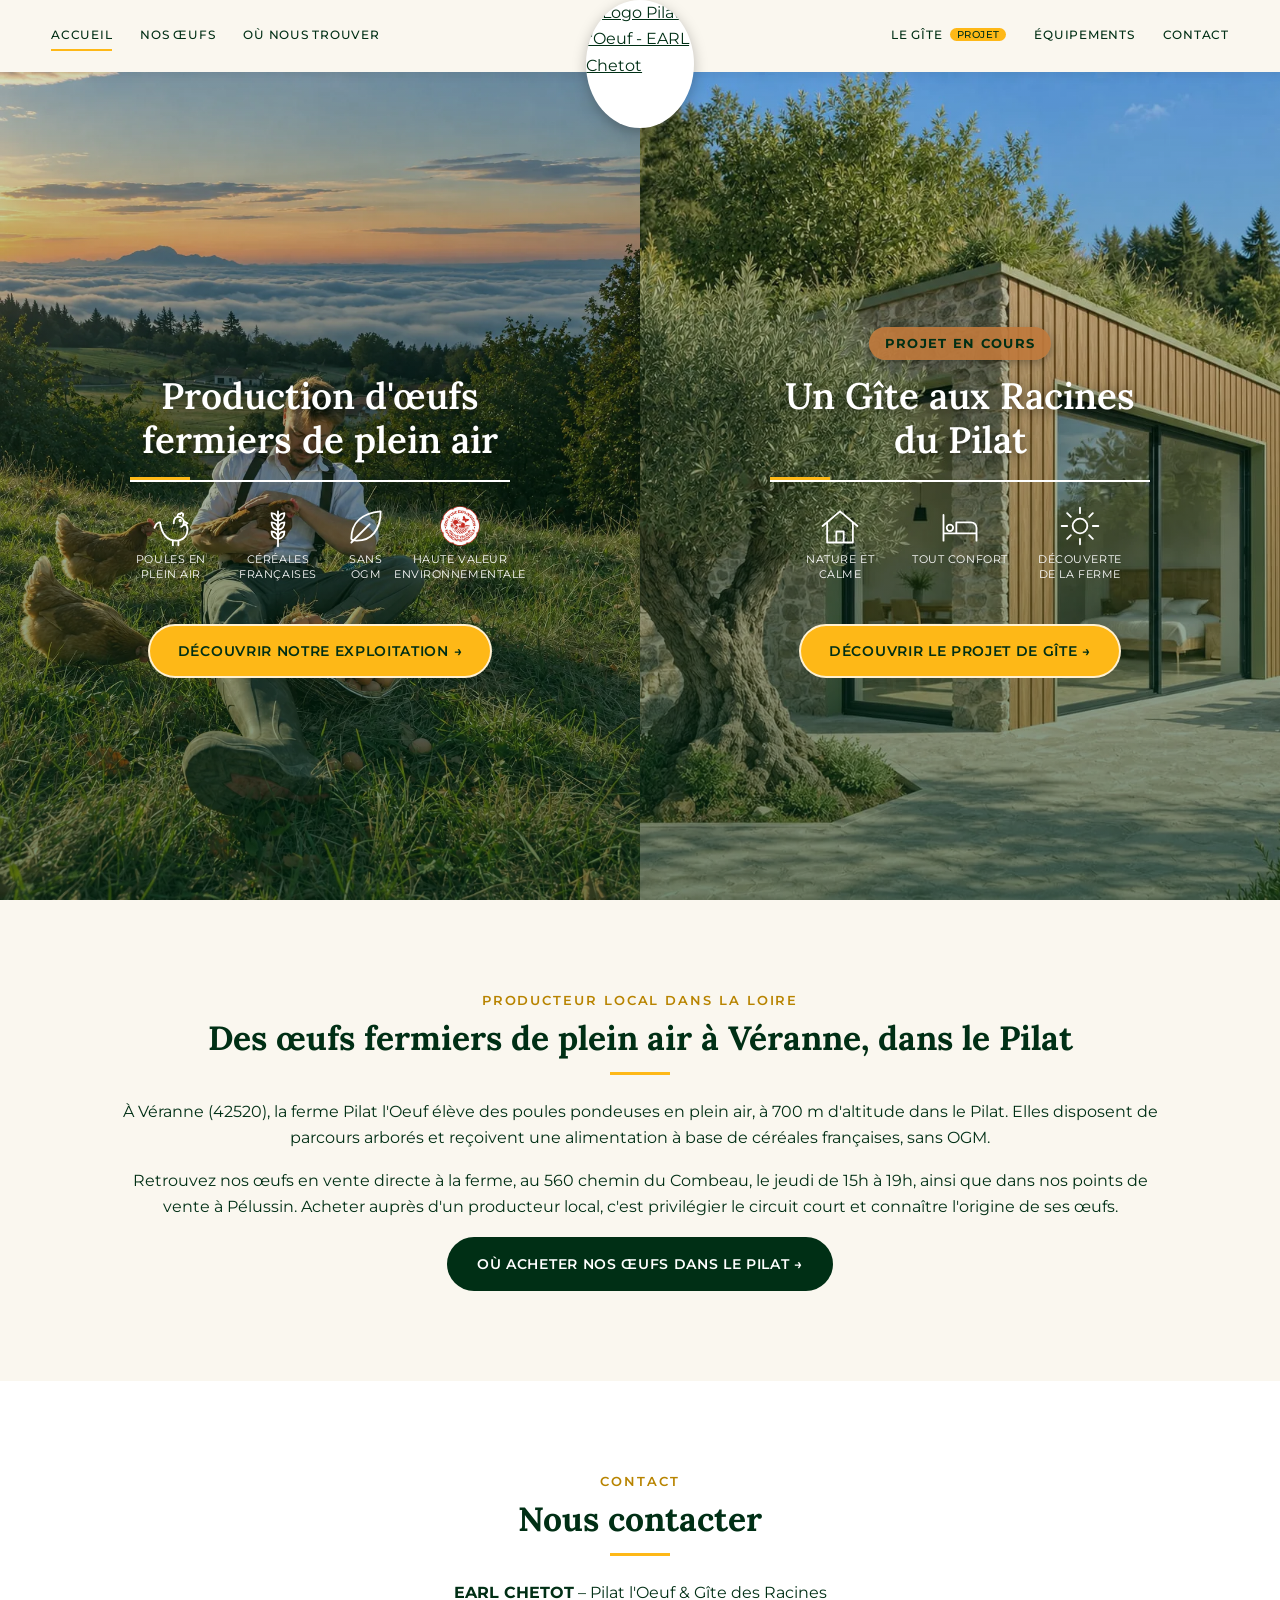
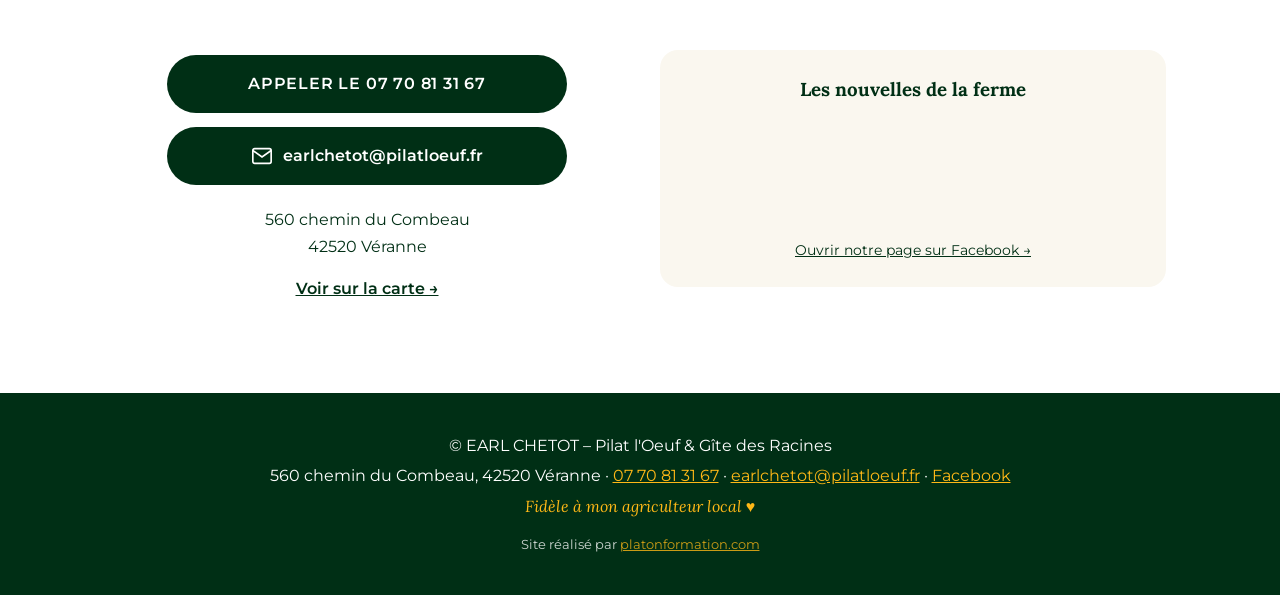
==== commit cdc6dd91: "m" ====
--- a/index.html
+++ b/index.html
@@ -130,11 +130,7 @@
         </address>
         <aside class="facebook-card" aria-labelledby="facebook-title">
           <h3 id="facebook-title">Les nouvelles de la ferme</h3>
-          <div class="facebook-placeholder">
-            <p>Affichez notre page Facebook ici. Son chargement transmet des données à Meta, qui peut utiliser des cookies.</p>
-            <button type="button" class="btn btn-green" onclick="const frame=this.parentElement.nextElementSibling;frame.src=frame.dataset.src;frame.hidden=false;this.parentElement.hidden=true">Accepter et afficher Facebook</button>
-          </div>
-          <iframe hidden data-src="https://www.facebook.com/plugins/page.php?href=https%3A%2F%2Fwww.facebook.com%2Fprofile.php%3Fid%3D61596272487937&amp;tabs=timeline&amp;width=300&amp;height=400&amp;small_header=true&amp;adapt_container_width=true&amp;hide_cover=false&amp;show_facepile=false" title="Actualités Facebook de Pilat l'Oeuf" width="300" height="400" loading="lazy" referrerpolicy="strict-origin-when-cross-origin"></iframe>
+          <iframe src="https://www.facebook.com/plugins/page.php?href=https%3A%2F%2Fwww.facebook.com%2Fprofile.php%3Fid%3D61596272487937&amp;tabs=&amp;width=300&amp;height=400&amp;small_header=true&amp;adapt_container_width=true&amp;hide_cover=false&amp;show_facepile=false" title="Actualités Facebook de Pilat l'Oeuf" width="300" height="400" loading="lazy" referrerpolicy="strict-origin-when-cross-origin"></iframe>
           <p><a href="https://www.facebook.com/profile.php?id=61596272487937" target="_blank" rel="noopener">Ouvrir notre page sur Facebook →</a></p>
         </aside>
       </div>
--- a/style.css
+++ b/style.css
@@ -149,7 +149,7 @@
 .facebook-card p{font-size:.9rem;margin:16px 0 0}
 .facebook-placeholder p{margin:0 0 20px}
 .facebook-card button{font-family:inherit;cursor:pointer;white-space:normal}
-.facebook-card iframe{max-width:100%;border:0;margin:0 auto}
+.facebook-card iframe{max-width:100%;height:100px;border:0;margin:0 auto}
 .facebook-card iframe:not([hidden]){display:block}
 .contact-layout button:focus-visible{outline:3px solid var(--gold);outline-offset:3px}
 @media(max-width:860px){.contact-layout{grid-template-columns:1fr;gap:30px}.contact-actions .btn{font-size:clamp(.7rem,3.5vw,1rem)}.facebook-card{padding:20px 12px}}
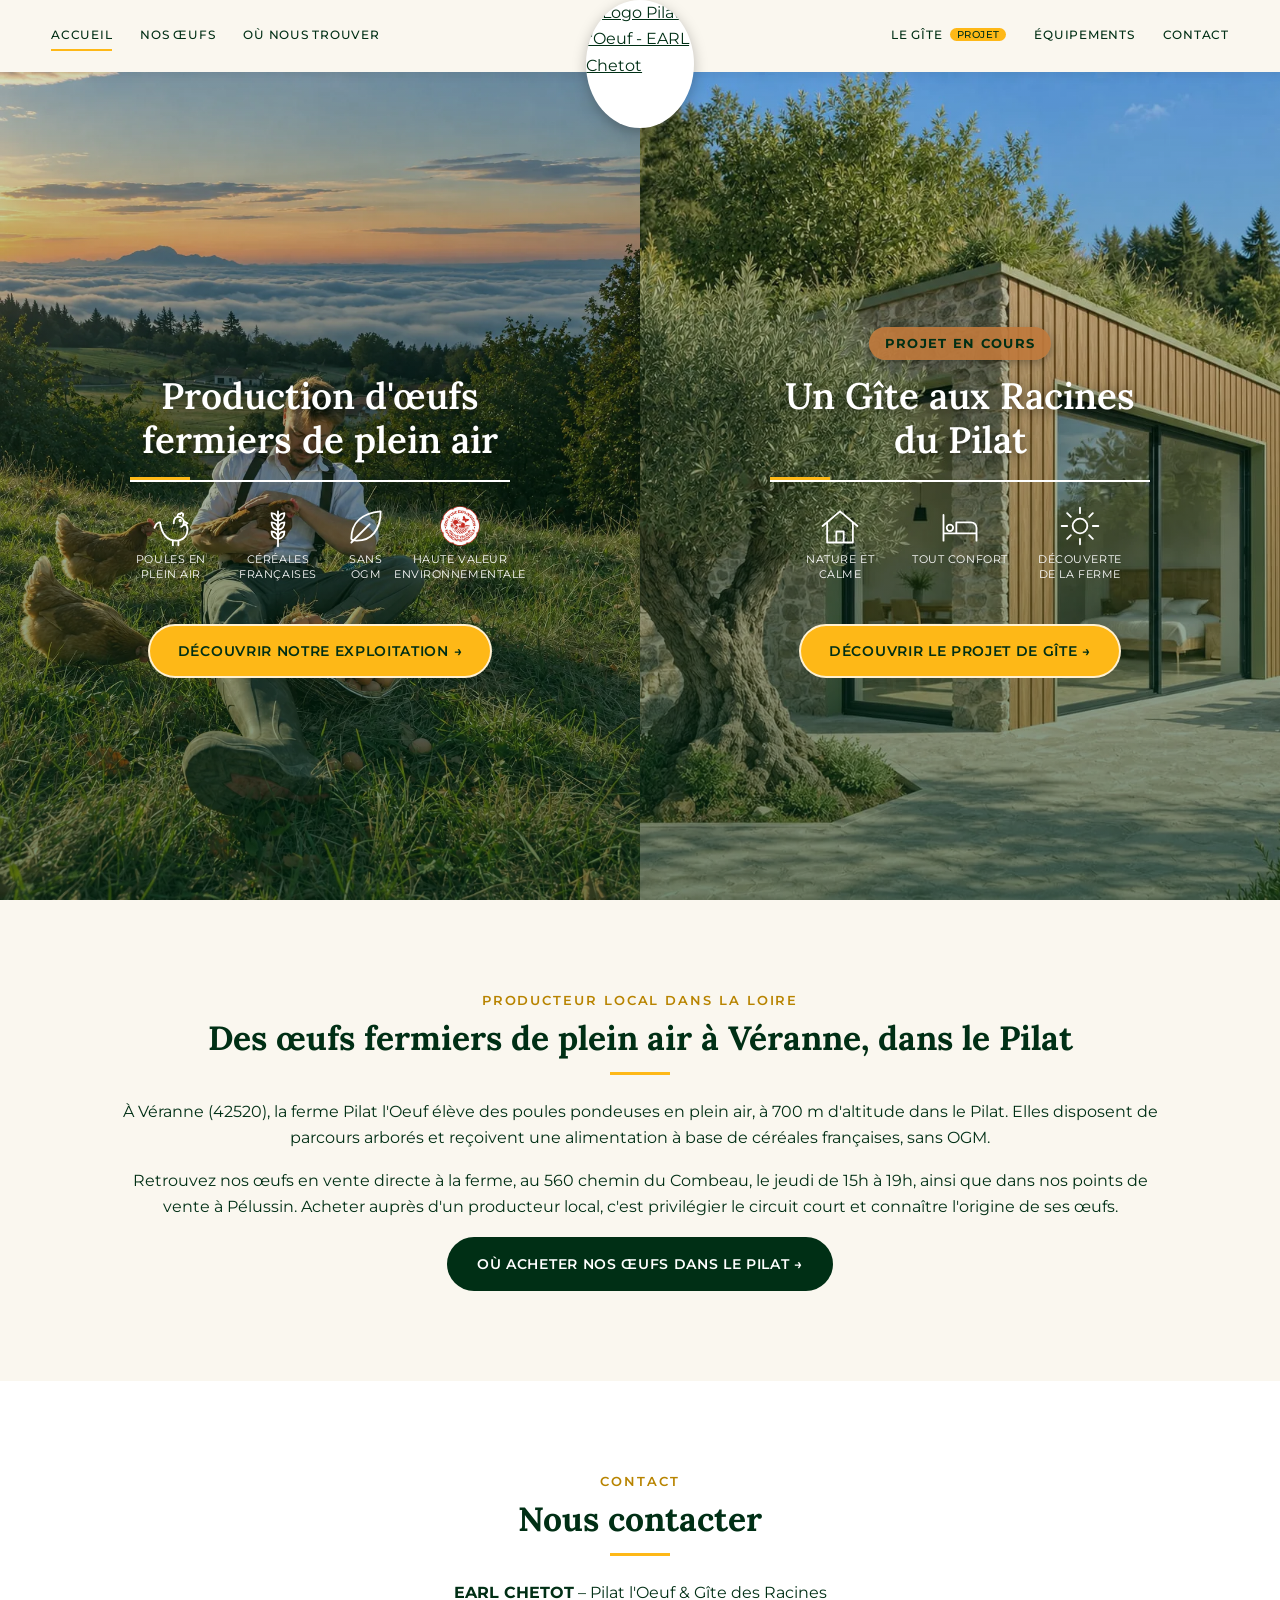
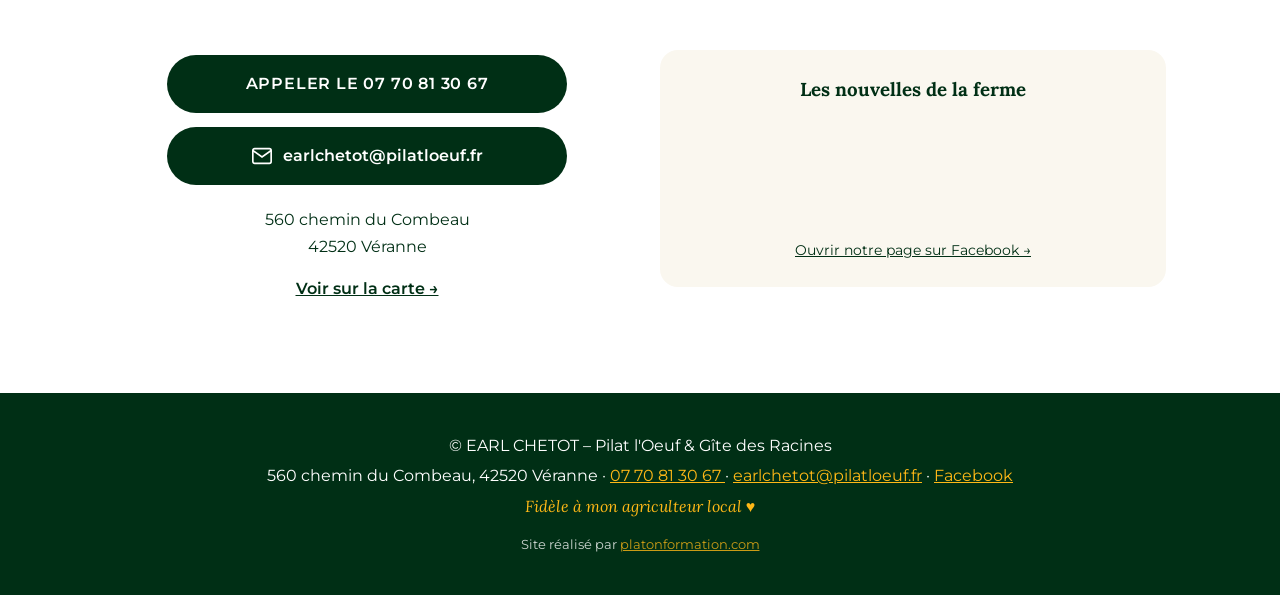
==== commit b4ef4322: "m" ====
--- a/index.html
+++ b/index.html
@@ -31,7 +31,7 @@
 <link href="https://fonts.googleapis.com/css2?family=Lora:wght@400;600&family=Montserrat:wght@400;500;600&display=swap" rel="stylesheet">
 <link rel="stylesheet" href="style.css">
 <script type="application/ld+json">
-{"@context":"https://schema.org","@graph":[{"@type":"WebSite","url":"https://www.pilatloeuf.fr/","name":"Pilat l'Oeuf & Gîte des Racines","inLanguage":"fr-FR"},{"@type":"Farm","@id":"https://www.pilatloeuf.fr/#elevage","name":"Pilat l'Oeuf","legalName":"EARL CHETOT","url":"https://www.pilatloeuf.fr/oeufs.html","image":"https://www.pilatloeuf.fr/img/eleveur.webp","logo":"https://www.pilatloeuf.fr/img/logo.webp","telephone":"+33770813167","email":"earlchetot@pilatloeuf.fr","sameAs":["https://www.facebook.com/profile.php?id=61596272487937"],"address":{"@type":"PostalAddress","streetAddress":"560 chemin du Combeau","postalCode":"42520","addressLocality":"Véranne","addressRegion":"Loire","addressCountry":"FR"},"description":"Élevage de poules pondeuses en plein air, sans OGM, céréales françaises, label HVE. Vente directe d'œufs à la ferme.","areaServed":["Véranne","Pélussin","Pilat","Loire (42)"],"hasMap":"https://maps.app.goo.gl/9LdHyd1BddftC3Et5","openingHoursSpecification":[{"@type":"OpeningHoursSpecification","dayOfWeek":"Thursday","opens":"15:00","closes":"19:00"}]},{"@type":"LodgingBusiness","@id":"https://www.pilatloeuf.fr/#gite","name":"Gîte des Racines (en projet)","url":"https://www.pilatloeuf.fr/gite.html","image":"https://www.pilatloeuf.fr/img/gite-matin.webp","telephone":"+33770813167","email":"earlchetot@pilatloeuf.fr","sameAs":["https://www.facebook.com/profile.php?id=61596272487937"],"address":{"@type":"PostalAddress","streetAddress":"560 chemin du Combeau","postalCode":"42520","addressLocality":"Véranne","addressRegion":"Loire","addressCountry":"FR"},"description":"Projet de gîte agritouristique semi-enterré face au Mont Blanc, 2 chambres, 4 lits, 8 personnes, dans le Parc naturel régional du Pilat.","numberOfRooms":2,"amenityFeature":[{"@type":"LocationFeatureSpecification","name":"Wi-Fi","value":true},{"@type":"LocationFeatureSpecification","name":"Parking","value":true},{"@type":"LocationFeatureSpecification","name":"Lave-vaisselle","value":true},{"@type":"LocationFeatureSpecification","name":"Lave-linge","value":true},{"@type":"LocationFeatureSpecification","name":"Draps fournis","value":true}],"parentOrganization":{"@id":"https://www.pilatloeuf.fr/#elevage"}}]}
+{"@context":"https://schema.org","@graph":[{"@type":"WebSite","url":"https://www.pilatloeuf.fr/","name":"Pilat l'Oeuf & Gîte des Racines","inLanguage":"fr-FR"},{"@type":"Farm","@id":"https://www.pilatloeuf.fr/#elevage","name":"Pilat l'Oeuf","legalName":"EARL CHETOT","url":"https://www.pilatloeuf.fr/oeufs.html","image":"https://www.pilatloeuf.fr/img/eleveur.webp","logo":"https://www.pilatloeuf.fr/img/logo.webp","telephone":"+33770813067","email":"earlchetot@pilatloeuf.fr","sameAs":["https://www.facebook.com/profile.php?id=61596272487937"],"address":{"@type":"PostalAddress","streetAddress":"560 chemin du Combeau","postalCode":"42520","addressLocality":"Véranne","addressRegion":"Loire","addressCountry":"FR"},"description":"Élevage de poules pondeuses en plein air, sans OGM, céréales françaises, label HVE. Vente directe d'œufs à la ferme.","areaServed":["Véranne","Pélussin","Pilat","Loire (42)"],"hasMap":"https://maps.app.goo.gl/9LdHyd1BddftC3Et5","openingHoursSpecification":[{"@type":"OpeningHoursSpecification","dayOfWeek":"Thursday","opens":"15:00","closes":"19:00"}]},{"@type":"LodgingBusiness","@id":"https://www.pilatloeuf.fr/#gite","name":"Gîte des Racines (en projet)","url":"https://www.pilatloeuf.fr/gite.html","image":"https://www.pilatloeuf.fr/img/gite-matin.webp","telephone":"+33770813067","email":"earlchetot@pilatloeuf.fr","sameAs":["https://www.facebook.com/profile.php?id=61596272487937"],"address":{"@type":"PostalAddress","streetAddress":"560 chemin du Combeau","postalCode":"42520","addressLocality":"Véranne","addressRegion":"Loire","addressCountry":"FR"},"description":"Projet de gîte agritouristique semi-enterré face au Mont Blanc, 2 chambres, 4 lits, 8 personnes, dans le Parc naturel régional du Pilat.","numberOfRooms":2,"amenityFeature":[{"@type":"LocationFeatureSpecification","name":"Wi-Fi","value":true},{"@type":"LocationFeatureSpecification","name":"Parking","value":true},{"@type":"LocationFeatureSpecification","name":"Lave-vaisselle","value":true},{"@type":"LocationFeatureSpecification","name":"Lave-linge","value":true},{"@type":"LocationFeatureSpecification","name":"Draps fournis","value":true}],"parentOrganization":{"@id":"https://www.pilatloeuf.fr/#elevage"}}]}
 </script>
 </head>
 <body>
@@ -122,7 +122,7 @@
       <div class="contact-layout">
         <address class="contact-card">
           <div class="contact-actions">
-            <a class="btn btn-green" href="tel:+33770813167">Appeler le 07 70 81 31 67</a>
+            <a class="btn btn-green" href="tel:+33770813067">Appeler le 07 70 81 30 67 </a>
             <a class="btn btn-green contact-email" href="mailto:earlchetot@pilatloeuf.fr"><svg viewBox="0 0 24 24" aria-hidden="true"><rect x="2" y="4" width="20" height="16" rx="2"/><path d="m2 6 10 7L22 6"/></svg><span>earlchetot@pilatloeuf.fr</span></a>
           </div>
           <p>560 chemin du Combeau<br>42520 Véranne</p>
@@ -140,7 +140,7 @@
 
 <footer>
   <p>© EARL CHETOT – Pilat l'Oeuf &amp; Gîte des Racines</p>
-  <p>560 chemin du Combeau, 42520 Véranne · <a href="tel:+33770813167">07 70 81 31 67</a> · <a href="mailto:earlchetot@pilatloeuf.fr">earlchetot@pilatloeuf.fr</a> · <a href="https://www.facebook.com/profile.php?id=61596272487937" target="_blank" rel="noopener">Facebook</a></p>
+  <p>560 chemin du Combeau, 42520 Véranne · <a href="tel:+33770813067">07 70 81 30 67 </a> · <a href="mailto:earlchetot@pilatloeuf.fr">earlchetot@pilatloeuf.fr</a> · <a href="https://www.facebook.com/profile.php?id=61596272487937" target="_blank" rel="noopener">Facebook</a></p>
   <p class="tag">Fidèle à mon agriculteur local ♥</p>
   <p class="credit">Site réalisé par <a href="https://platonformation.com" target="_blank" rel="noopener">platonformation.com</a></p>
 </footer>
